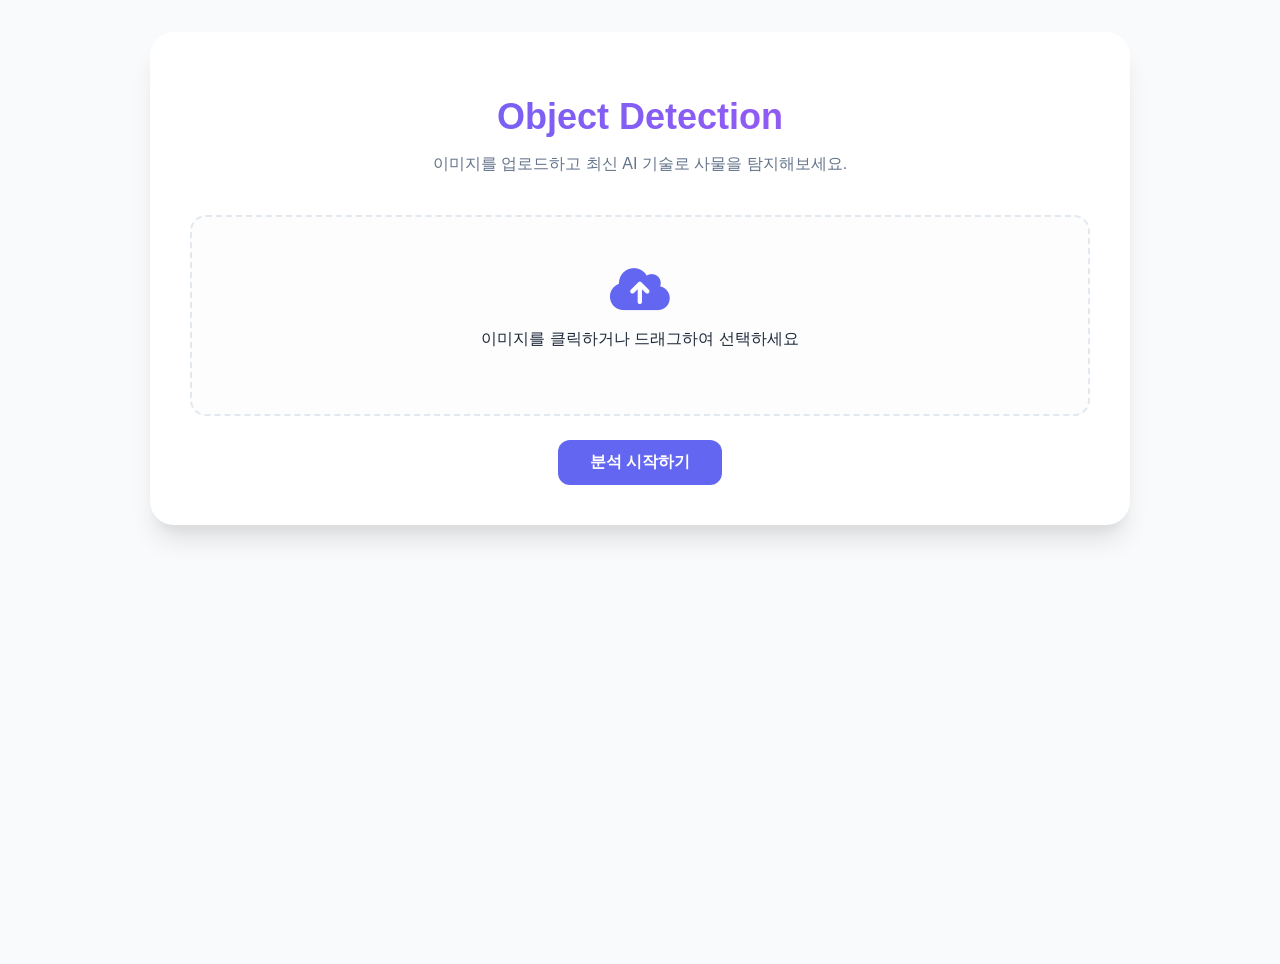
==== templates/index.html @ 3e5abadb "my first commit" ====
<!DOCTYPE html>
<html lang="ko">
<head>
    <meta charset="UTF-8">
    <meta name="viewport" content="width=device-width, initial-scale=1.0">
    <title>AI Object Detection - Premium API</title>
    <link rel="stylesheet" href="/static/style.css">
    <link rel="stylesheet" href="https://cdnjs.cloudflare.com/ajax/libs/font-awesome/6.4.0/css/all.min.css">
</head>
<body>
    <div class="container">
        <h1>Object Detection</h1>
        <p class="subtitle">이미지를 업로드하고 최신 AI 기술로 사물을 탐지해보세요.</p>

        <form id="upload-form">
            <div class="upload-section" onclick="document.getElementById('file-input').click()">
                <i class="fas fa-cloud-upload-alt"></i>
                <p id="file-name">이미지를 클릭하거나 드래그하여 선택하세요</p>
                <input type="file" id="file-input" name="file" accept="image/*" onchange="handleFileSelect(event)">
            </div>
            <div style="text-align: center;">
                <button type="submit" class="btn">분석 시작하기</button>
            </div>
        </form>

        <div class="loading" id="loading">
            <div class="spinner"></div>
            <p>AI가 이미지를 분석하고 있습니다...</p>
        </div>

        <div class="result-section" id="result-section">
            <div class="result-container">
                <div class="image-wrapper">
                    <img id="result-image" src="" alt="Detection result">
                </div>
                <div class="info-panel">
                    <h3>탐지 결과</h3>
                    <div id="detection-info">
                        <ul class="detection-list" id="detection-list">
                            <!-- Results will be injected here -->
                        </ul>
                    </div>
                </div>
            </div>
        </div>
    </div>

    <script>
        function handleFileSelect(event) {
            const file = event.target.files[0];
            if (file) {
                document.getElementById('file-name').innerText = file.name;
            }
        }

        document.getElementById('upload-form').onsubmit = async (e) => {
            e.preventDefault();
            
            const fileInput = document.getElementById('file-input');
            if (fileInput.files.length === 0) {
                alert('이미지를 선택해주세요.');
                return;
            }

            const formData = new FormData();
            formData.append('file', fileInput.files[0]);

            // UI Reset
            document.getElementById('result-section').style.display = 'none';
            document.getElementById('loading').style.display = 'block';

            try {
                const response = await fetch('/detect-ui', {
                    method: 'POST',
                    body: formData
                });

                if (!response.ok) throw new Error('서버 오류 발생');

                const data = await response.json();

                // Update Image
                document.getElementById('result-image').src = data.image_url + '?t=' + new Date().getTime();
                
                // Update List
                const list = document.getElementById('detection-list');
                list.innerHTML = '';
                
                if (data.detections.length === 0) {
                    list.innerHTML = '<li class="detection-item">탐지된 사물이 없습니다.</li>';
                } else {
                    data.detections.forEach(item => {
                        const li = document.createElement('li');
                        li.className = 'detection-item';
                        li.innerHTML = `
                            <span class="detection-label">${item.class}</span>
                            <span class="detection-score">${(item.score * 100).toFixed(1)}%</span>
                        `;
                        list.appendChild(li);
                    });
                }

                document.getElementById('loading').style.display = 'none';
                document.getElementById('result-section').style.display = 'block';

            } catch (error) {
                alert('분석 중 오류가 발생했습니다: ' + error.message);
                document.getElementById('loading').style.display = 'none';
            }
        };
    </script>
</body>
</html>
---- static/style.css ----
:root {
    --primary-color: #6366f1;
    --primary-hover: #4f46e5;
    --bg-color: #f8fafc;
    --card-bg: #ffffff;
    --text-main: #1e293b;
    --text-muted: #64748b;
    --border-color: #e2e8f0;
    --accent-color: #10b981;
}

body {
    font-family: 'Inter', -apple-system, BlinkMacSystemFont, "Segoe UI", Roboto, sans-serif;
    background-color: var(--bg-color);
    color: var(--text-main);
    margin: 0;
    display: flex;
    flex-direction: column;
    align-items: center;
    min-height: 100vh;
    padding: 2rem;
}

.container {
    max-width: 900px;
    width: 100%;
    background: var(--card-bg);
    padding: 2.5rem;
    border-radius: 1.5rem;
    box-shadow: 0 20px 25px -5px rgba(0, 0, 0, 0.1), 0 10px 10px -5px rgba(0, 0, 0, 0.04);
}

h1 {
    font-size: 2.25rem;
    font-weight: 800;
    margin-bottom: 0.5rem;
    background: linear-gradient(to right, #6366f1, #a855f7);
    -webkit-background-clip: text;
    background-clip: text;
    -webkit-text-fill-color: transparent;
    text-align: center;
}

p.subtitle {
    color: var(--text-muted);
    text-align: center;
    margin-bottom: 2.5rem;
}

.upload-section {
    border: 2px dashed var(--border-color);
    border-radius: 1rem;
    padding: 3rem;
    text-align: center;
    transition: all 0.3s ease;
    cursor: pointer;
    background: #fdfdfd;
}

.upload-section:hover {
    border-color: var(--primary-color);
    background: #f5f3ff;
}

.upload-section i {
    font-size: 3rem;
    color: var(--primary-color);
    margin-bottom: 1rem;
    display: block;
}

#file-input {
    display: none;
}

.btn {
    display: inline-block;
    background-color: var(--primary-color);
    color: white;
    padding: 0.75rem 2rem;
    border-radius: 0.75rem;
    font-weight: 600;
    text-decoration: none;
    transition: background-color 0.2s;
    border: none;
    cursor: pointer;
    font-size: 1rem;
    margin-top: 1.5rem;
}

.btn:hover {
    background-color: var(--primary-hover);
}

.result-section {
    margin-top: 3rem;
    display: none;
    animation: fadeIn 0.5s ease-out;
}

@keyframes fadeIn {
    from { opacity: 0; transform: translateY(10px); }
    to { opacity: 1; transform: translateY(0); }
}

.result-container {
    display: grid;
    grid-template-columns: 1.2fr 0.8fr;
    gap: 2rem;
    align-items: start;
}

@media (max-width: 768px) {
    .result-container {
        grid-template-columns: 1fr;
    }
}

.image-wrapper {
    position: relative;
    border-radius: 1rem;
    overflow: hidden;
    box-shadow: 0 4px 6px -1px rgba(0, 0, 0, 0.1);
}

.image-wrapper img {
    width: 100%;
    height: auto;
    display: block;
}

.info-panel {
    background: #f1f5f9;
    padding: 1.5rem;
    border-radius: 1rem;
    height: 100%;
}

.info-panel h3 {
    margin-top: 0;
    color: var(--text-main);
    font-size: 1.25rem;
    border-bottom: 2px solid var(--border-color);
    padding-bottom: 0.5rem;
    margin-bottom: 1rem;
}

.detection-list {
    list-style: none;
    padding: 0;
    margin: 0;
}

.detection-item {
    background: white;
    margin-bottom: 0.75rem;
    padding: 0.75rem 1rem;
    border-radius: 0.5rem;
    display: flex;
    justify-content: space-between;
    align-items: center;
    box-shadow: 0 1px 2px rgba(0,0,0,0.05);
}

.detection-label {
    font-weight: 700;
    color: var(--primary-color);
}

.detection-score {
    background: var(--accent-color);
    color: white;
    font-size: 0.75rem;
    padding: 0.2rem 0.5rem;
    border-radius: 1rem;
}

.loading {
    display: none;
    margin: 2rem 0;
    text-align: center;
}

.spinner {
    width: 40px;
    height: 40px;
    border: 4px solid #f3f3f3;
    border-top: 4px solid var(--primary-color);
    border-radius: 50%;
    animation: spin 1s linear infinite;
    display: inline-block;
}

@keyframes spin {
    0% { transform: rotate(0deg); }
    100% { transform: rotate(360deg); }
}
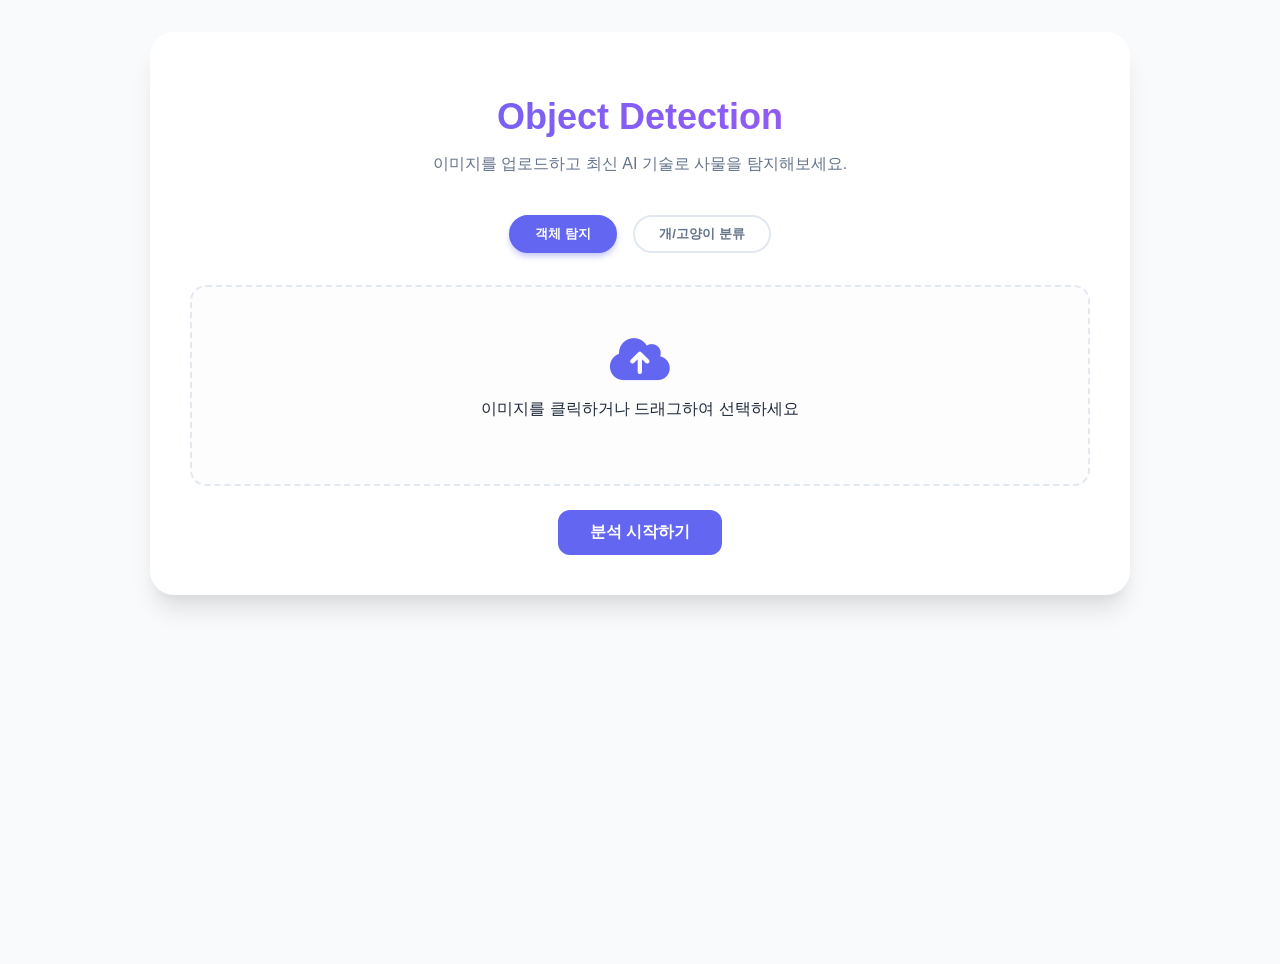
==== commit 14604a61: "ai심화과정특강2차" ====
--- a/templates/index.html
+++ b/templates/index.html
@@ -11,6 +11,11 @@
     <div class="container">
         <h1>Object Detection</h1>
         <p class="subtitle">이미지를 업로드하고 최신 AI 기술로 사물을 탐지해보세요.</p>
+
+        <div class="tabs">
+            <button class="tab-btn active" onclick="switchTask('detect')">객체 탐지</button>
+            <button class="tab-btn" onclick="switchTask('classify-cat-dog')">개/고양이 분류</button>
+        </div>
 
         <form id="upload-form">
             <div class="upload-section" onclick="document.getElementById('file-input').click()">
@@ -34,7 +39,7 @@
                     <img id="result-image" src="" alt="Detection result">
                 </div>
                 <div class="info-panel">
-                    <h3>탐지 결과</h3>
+                    <h3 id="result-title">탐지 결과</h3>
                     <div id="detection-info">
                         <ul class="detection-list" id="detection-list">
                             <!-- Results will be injected here -->
@@ -46,6 +51,18 @@
     </div>
 
     <script>
+        let currentTask = 'detect';
+
+        function switchTask(task) {
+            currentTask = task;
+            document.querySelectorAll('.tab-btn').forEach(btn => {
+                btn.classList.toggle('active', btn.innerText.includes(task === 'detect' ? '객체 탐지' : '개/고양이'));
+            });
+            document.getElementById('result-section').style.display = 'none';
+            document.getElementById('file-name').innerText = '이미지를 클릭하거나 드래그하여 선택하세요';
+            document.getElementById('file-input').value = '';
+        }
+
         function handleFileSelect(event) {
             const file = event.target.files[0];
             if (file) {
@@ -70,7 +87,8 @@
             document.getElementById('loading').style.display = 'block';
 
             try {
-                const response = await fetch('/detect-ui', {
+                const endpoint = currentTask === 'detect' ? '/detect-ui' : '/api/v1/classify-cat-dog';
+                const response = await fetch(endpoint, {
                     method: 'POST',
                     body: formData
                 });
@@ -79,21 +97,47 @@
 
                 const data = await response.json();
 
-                // Update Image
-                document.getElementById('result-image').src = data.image_url + '?t=' + new Date().getTime();
-                
-                // Update List
-                const list = document.getElementById('detection-list');
-                list.innerHTML = '';
-                
-                if (data.detections.length === 0) {
-                    list.innerHTML = '<li class="detection-item">탐지된 사물이 없습니다.</li>';
+                if (currentTask === 'detect') {
+                    document.getElementById('result-title').innerText = '탐지 결과';
+                    document.getElementById('result-image').src = data.image_url + '?t=' + new Date().getTime();
+                    document.getElementById('result-image').style.display = 'block';
+                    
+                    const list = document.getElementById('detection-list');
+                    list.innerHTML = '';
+                    
+                    if (data.detections.length === 0) {
+                        list.innerHTML = '<li class="detection-item">탐지된 사물이 없습니다.</li>';
+                    } else {
+                        data.detections.forEach(item => {
+                            const li = document.createElement('li');
+                            li.className = 'detection-item';
+                            li.innerHTML = `
+                                <span class="detection-label">${item.class}</span>
+                                <span class="detection-score">${(item.score * 100).toFixed(1)}%</span>
+                            `;
+                            list.appendChild(li);
+                        });
+                    }
                 } else {
-                    data.detections.forEach(item => {
+                    document.getElementById('result-title').innerText = '분류 결과';
+                    // For classification, we show the uploaded image instead of result image with boxes
+                    const reader = new FileReader();
+                    reader.onload = (e) => {
+                        document.getElementById('result-image').src = e.target.result;
+                        document.getElementById('result-image').style.display = 'block';
+                    };
+                    reader.readAsDataURL(fileInput.files[0]);
+
+                    const list = document.getElementById('detection-list');
+                    list.innerHTML = '';
+                    
+                    data.predictions.forEach(item => {
                         const li = document.createElement('li');
                         li.className = 'detection-item';
+                        // Map labels if necessary, though model uses 'cat', 'dog'
+                        const label = item.label === 'cat' ? '고양이 🐱' : (item.label === 'dog' ? '강아지 🐶' : item.label);
                         li.innerHTML = `
-                            <span class="detection-label">${item.class}</span>
+                            <span class="detection-label">${label}</span>
                             <span class="detection-score">${(item.score * 100).toFixed(1)}%</span>
                         `;
                         list.appendChild(li);
--- a/static/style.css
+++ b/static/style.css
@@ -45,6 +45,35 @@
     color: var(--text-muted);
     text-align: center;
     margin-bottom: 2.5rem;
+}
+.tabs {
+    display: flex;
+    justify-content: center;
+    gap: 1rem;
+    margin-bottom: 2rem;
+}
+
+.tab-btn {
+    padding: 0.5rem 1.5rem;
+    border-radius: 2rem;
+    border: 2px solid var(--border-color);
+    background: transparent;
+    color: var(--text-muted);
+    font-weight: 600;
+    cursor: pointer;
+    transition: all 0.3s ease;
+}
+
+.tab-btn.active {
+    background: var(--primary-color);
+    color: white;
+    border-color: var(--primary-color);
+    box-shadow: 0 4px 6px -1px rgba(99, 102, 241, 0.4);
+}
+
+.tab-btn:hover:not(.active) {
+    border-color: var(--primary-color);
+    color: var(--primary-color);
 }
 
 .upload-section {
